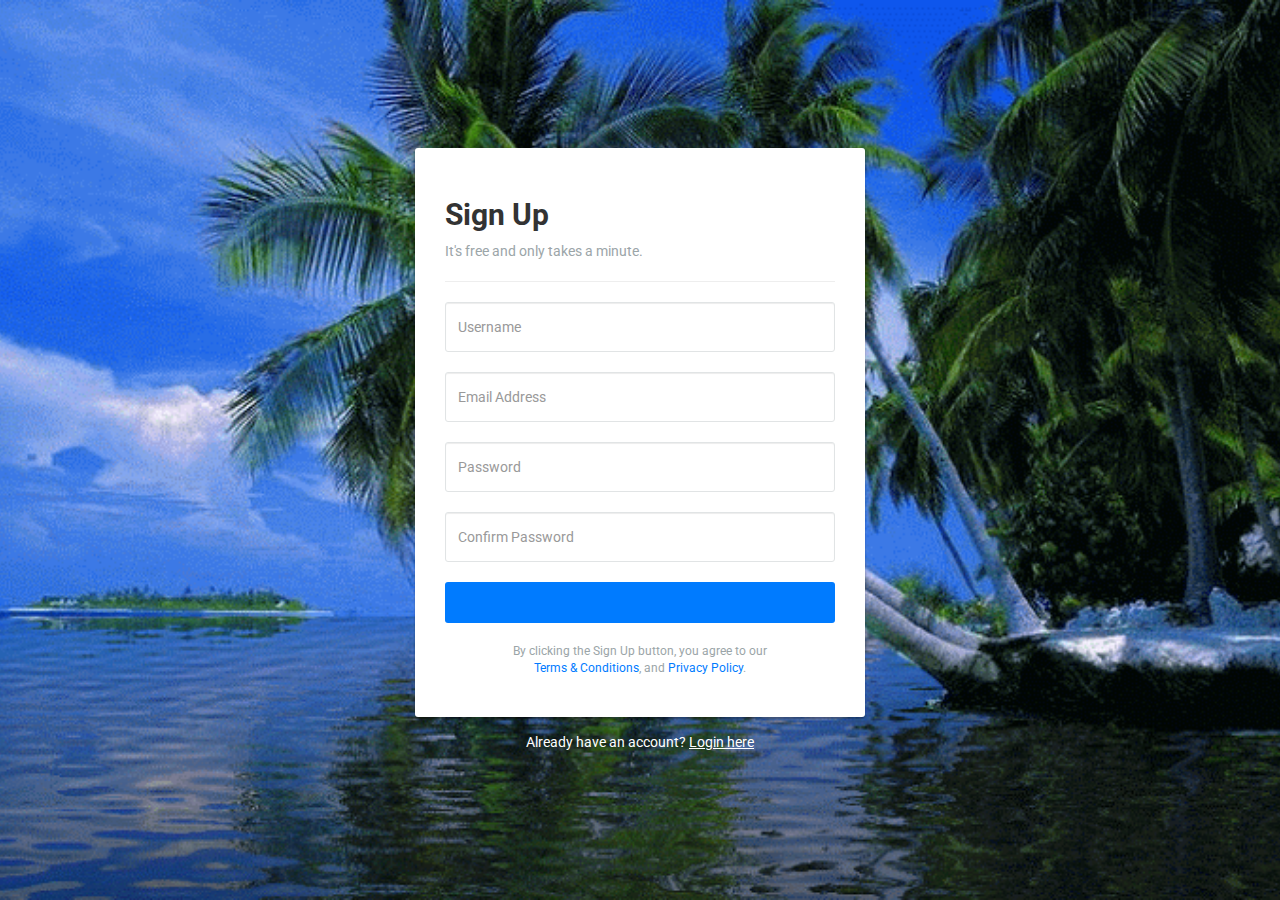
==== html/SignUp.html @ 0857d32a "Add files via upload" ====
<!DOCTYPE html>
<htm lang="en">
<head>
<meta charset="utf-8">
<meta http-equiv="X-UA-Compatible" content="IE=edge">
<meta name="viewport" content="width=device-width, initial-scale=1">
<link href="https://fonts.googleapis.com/css?family=Roboto:400,700" rel="stylesheet">
<title>Log In | Register</title>
<link rel="stylesheet" href="https://maxcdn.bootstrapcdn.com/bootstrap/3.3.7/css/bootstrap.min.css">
<script src="./vendor/jquery/jquery.min.js"></script>
<script src="https://maxcdn.bootstrapcdn.com/bootstrap/3.3.7/js/bootstrap.min.js"></script> 
<style type="text/css">
body {
    margin: 0;
    padding: 0;
    font-family: 'Roboto', sans-serif;
    background: url('/img/1.gif') no-repeat center center fixed;
    background-size: cover;
    display: flex;
    flex-direction: column;
    align-items: center;
    justify-content: center;
    min-height: 100vh;
    color: #fff;
}
    .form-control {
        min-height: 50px;
		border-color: #e1e4e5;
	}
    .form-control, .btn {        
        border-radius: 3px;
    }    
	.signup-form {
		width: 450px;
		margin: 0 auto;
		padding: 30px 0;
	}	
    .signup-form form {
		color: #9ba5a8;
		border-radius: 3px;
    	margin-bottom: 15px;
        background: #fff;
        box-shadow: 0px 2px 2px rgba(0, 0, 0, 0.3);
        padding: 30px;
    }
	.signup-form h2 {
		color: #333;
		font-weight: bold;   
    }
	.signup-form .form-group {
		margin-bottom: 20px;
	}
    .signup-form .btn {        
        font-size: 16px;
        font-weight: bold;
		background: #007bff;
		border: none;
		min-width: 140px;
    }
	.signup-form .btn:hover, .signup-form .btn:focus {
		background: #221fc9;
	}
	.signup-form a {
		color: #fff;
		text-decoration: underline;
	}
	.signup-form form a {
		color: #007bff;
		text-decoration: none;
	}	
	.signup-form form a:hover {
		text-decoration: underline;
	}
</style>
</head>

<div class="signup-form">
    <form action="#" method="#">
		<h2>Sign Up</h2>
		<p>It's free and only takes a minute.</p>
		<hr>
        <div class="form-group">
        	<input type="text" class="form-control" name="username" placeholder="Username" required="required">
        </div>
        <div class="form-group">
        	<input type="email" class="form-control" name="email" placeholder="Email Address" required="required">
        </div>
		<div class="form-group">
            <input type="password" class="form-control" name="password" placeholder="Password" required="required">
        </div>
		<div class="form-group">
            <input type="password" class="form-control" name="confirm_password" placeholder="Confirm Password" required="required">
        </div>
		<div class="form-group">
            <a href="/index.html" class="btn btn-primary btn-block btn-lg">Sign Up</a>
        </div>
		<p class="small text-center">By clicking the Sign Up button, you agree to our <br><a href="#">Terms &amp; Conditions</a>, and <a href="#">Privacy Policy</a>.</p>
    </form>
	<div class="text-center">Already have an account? <a href="/html/login.html">Login here</a></div>
</div>


</body>
</html>
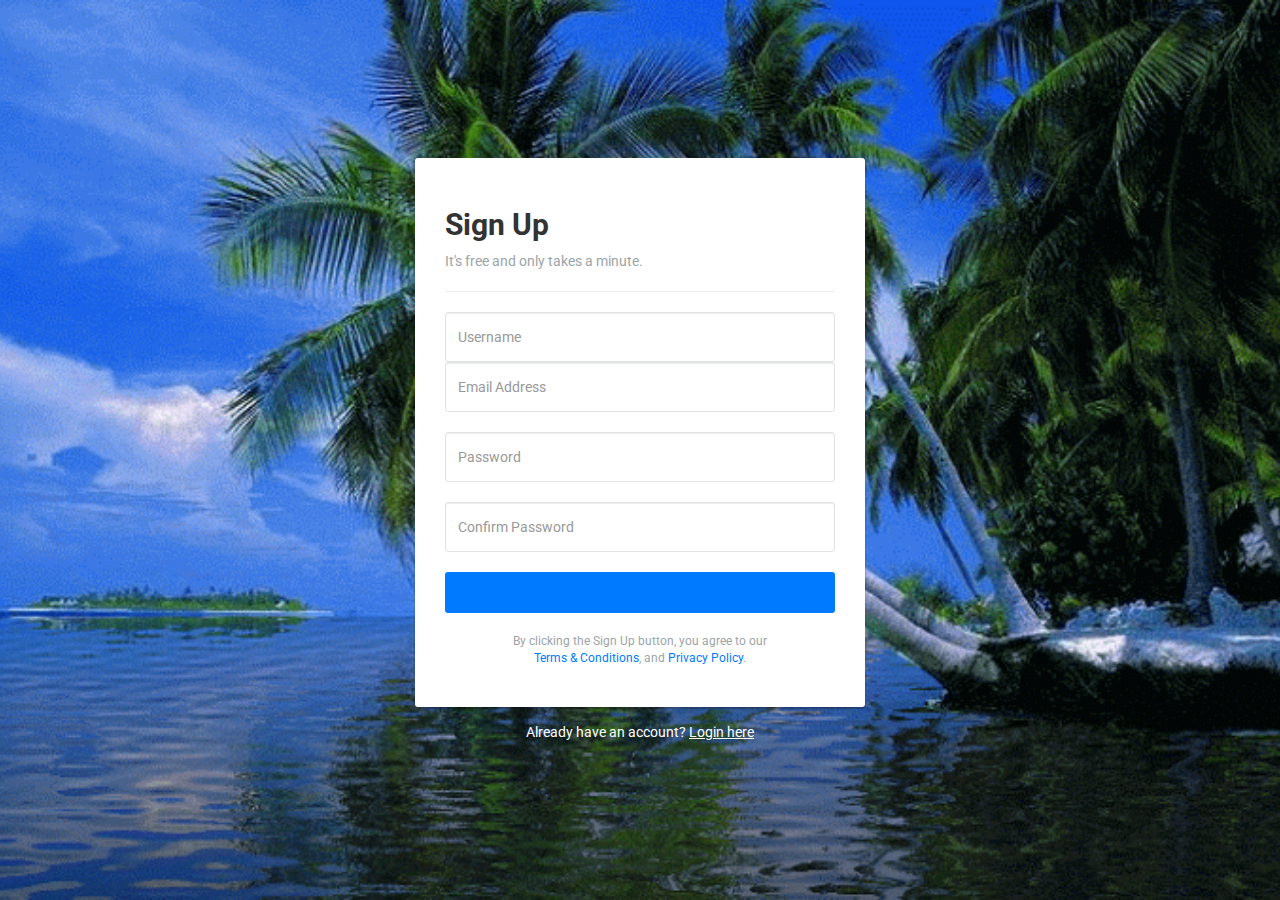
==== commit 22e38382: "SignUp.html" ====
--- a/html/SignUp.html
+++ b/html/SignUp.html
@@ -1,104 +1,118 @@
 <!DOCTYPE html>
 <htm lang="en">
-<head>
-<meta charset="utf-8">
-<meta http-equiv="X-UA-Compatible" content="IE=edge">
-<meta name="viewport" content="width=device-width, initial-scale=1">
-<link href="https://fonts.googleapis.com/css?family=Roboto:400,700" rel="stylesheet">
-<title>Log In | Register</title>
-<link rel="stylesheet" href="https://maxcdn.bootstrapcdn.com/bootstrap/3.3.7/css/bootstrap.min.css">
-<script src="./vendor/jquery/jquery.min.js"></script>
-<script src="https://maxcdn.bootstrapcdn.com/bootstrap/3.3.7/js/bootstrap.min.js"></script> 
-<style type="text/css">
-body {
-    margin: 0;
-    padding: 0;
-    font-family: 'Roboto', sans-serif;
-    background: url('/img/1.gif') no-repeat center center fixed;
-    background-size: cover;
-    display: flex;
-    flex-direction: column;
-    align-items: center;
-    justify-content: center;
-    min-height: 100vh;
-    color: #fff;
-}
-    .form-control {
+
+  <head>
+    <meta charset="utf-8">
+    <meta http-equiv="X-UA-Compatible" content="IE=edge">
+    <meta name="viewport" content="width=device-width, initial-scale=1">
+    <link href="https://fonts.googleapis.com/css?family=Roboto:400,700" rel="stylesheet">
+    <title>Log In | Register</title>
+    <link rel="stylesheet" href="https://maxcdn.bootstrapcdn.com/bootstrap/3.3.7/css/bootstrap.min.css">
+    <script src="./vendor/jquery/jquery.min.js"></script>
+    <script src="https://maxcdn.bootstrapcdn.com/bootstrap/3.3.7/js/bootstrap.min.js"></script>
+    <style type="text/css">
+      body {
+        margin: 0;
+        padding: 0;
+        font-family: 'Roboto', sans-serif;
+        background: url('/img/1.gif') no-repeat center center fixed;
+        background-size: cover;
+        display: flex;
+        flex-direction: column;
+        align-items: center;
+        justify-content: center;
+        min-height: 100vh;
+        color: #fff;
+      }
+
+      .form-control {
         min-height: 50px;
-		border-color: #e1e4e5;
-	}
-    .form-control, .btn {        
+        border-color: #e1e4e5;
+      }
+
+      .form-control,
+      .btn {
         border-radius: 3px;
-    }    
-	.signup-form {
-		width: 450px;
-		margin: 0 auto;
-		padding: 30px 0;
-	}	
-    .signup-form form {
-		color: #9ba5a8;
-		border-radius: 3px;
-    	margin-bottom: 15px;
+      }
+
+      .signup-form {
+        width: 450px;
+        margin: 0 auto;
+        padding: 30px 0;
+      }
+
+      .signup-form form {
+        color: #9ba5a8;
+        border-radius: 3px;
+        margin-bottom: 15px;
         background: #fff;
         box-shadow: 0px 2px 2px rgba(0, 0, 0, 0.3);
         padding: 30px;
-    }
-	.signup-form h2 {
-		color: #333;
-		font-weight: bold;   
-    }
-	.signup-form .form-group {
-		margin-bottom: 20px;
-	}
-    .signup-form .btn {        
+      }
+
+      .signup-form h2 {
+        color: #333;
+        font-weight: bold;
+      }
+
+      .signup-form .form-group {
+        margin-bottom: 20px;
+      }
+
+      .signup-form .btn {
         font-size: 16px;
         font-weight: bold;
-		background: #007bff;
-		border: none;
-		min-width: 140px;
-    }
-	.signup-form .btn:hover, .signup-form .btn:focus {
-		background: #221fc9;
-	}
-	.signup-form a {
-		color: #fff;
-		text-decoration: underline;
-	}
-	.signup-form form a {
-		color: #007bff;
-		text-decoration: none;
-	}	
-	.signup-form form a:hover {
-		text-decoration: underline;
-	}
-</style>
-</head>
+        background: #007bff;
+        border: none;
+        min-width: 140px;
+      }
 
-<div class="signup-form">
+      .signup-form .btn:hover,
+      .signup-form .btn:focus {
+        background: #221fc9;
+      }
+
+      .signup-form a {
+        color: #fff;
+        text-decoration: underline;
+      }
+
+      .signup-form form a {
+        color: #007bff;
+        text-decoration: none;
+      }
+
+      .signup-form form a:hover {
+        text-decoration: underline;
+      }
+    </style>
+  </head>
+<body>
+  <div class="signup-form">
     <form action="#" method="#">
-		<h2>Sign Up</h2>
-		<p>It's free and only takes a minute.</p>
-		<hr>
+      <h2>Sign Up</h2>
+      <p>It's free and only takes a minute.</p>
+      <hr>
+      <div class="form-group">
+        <input type="text" class="form-control" name="username" placeholder="Username" required="required">
         <div class="form-group">
-        	<input type="text" class="form-control" name="username" placeholder="Username" required="required">
+          <input type="email" class="form-control" name="email" placeholder="Email Address" required="required">
         </div>
-        <div class="form-group">
-        	<input type="email" class="form-control" name="email" placeholder="Email Address" required="required">
-        </div>
-		<div class="form-group">
-            <input type="password" class="form-control" name="password" placeholder="Password" required="required">
-        </div>
-		<div class="form-group">
-            <input type="password" class="form-control" name="confirm_password" placeholder="Confirm Password" required="required">
-        </div>
-		<div class="form-group">
-            <a href="/index.html" class="btn btn-primary btn-block btn-lg">Sign Up</a>
-        </div>
-		<p class="small text-center">By clicking the Sign Up button, you agree to our <br><a href="#">Terms &amp; Conditions</a>, and <a href="#">Privacy Policy</a>.</p>
+
+      </div>
+      <div class="form-group">
+        <input type="password" class="form-control" name="password" placeholder="Password" required="required">
+      </div>
+      <div class="form-group">
+        <input type="password" class="form-control" name="confirm_password" placeholder="Confirm Password" required="required">
+      </div>
+      <div class="form-group">
+        <a href="/index.html" class="btn btn-primary btn-block btn-lg">Sign Up</a>
+      </div>
+      <p class="small text-center">By clicking the Sign Up button, you agree to our <br><a href="#">Terms &amp; Conditions</a>, and <a href="#">Privacy Policy</a>.</p>
     </form>
-	<div class="text-center">Already have an account? <a href="/html/login.html">Login here</a></div>
-</div>
+    <div class="text-center">Already have an account? <a href="/html/login.html">Login here</a></div>
+  </div>
 
-
-</body>
-</html>+  </body>
+</html>
